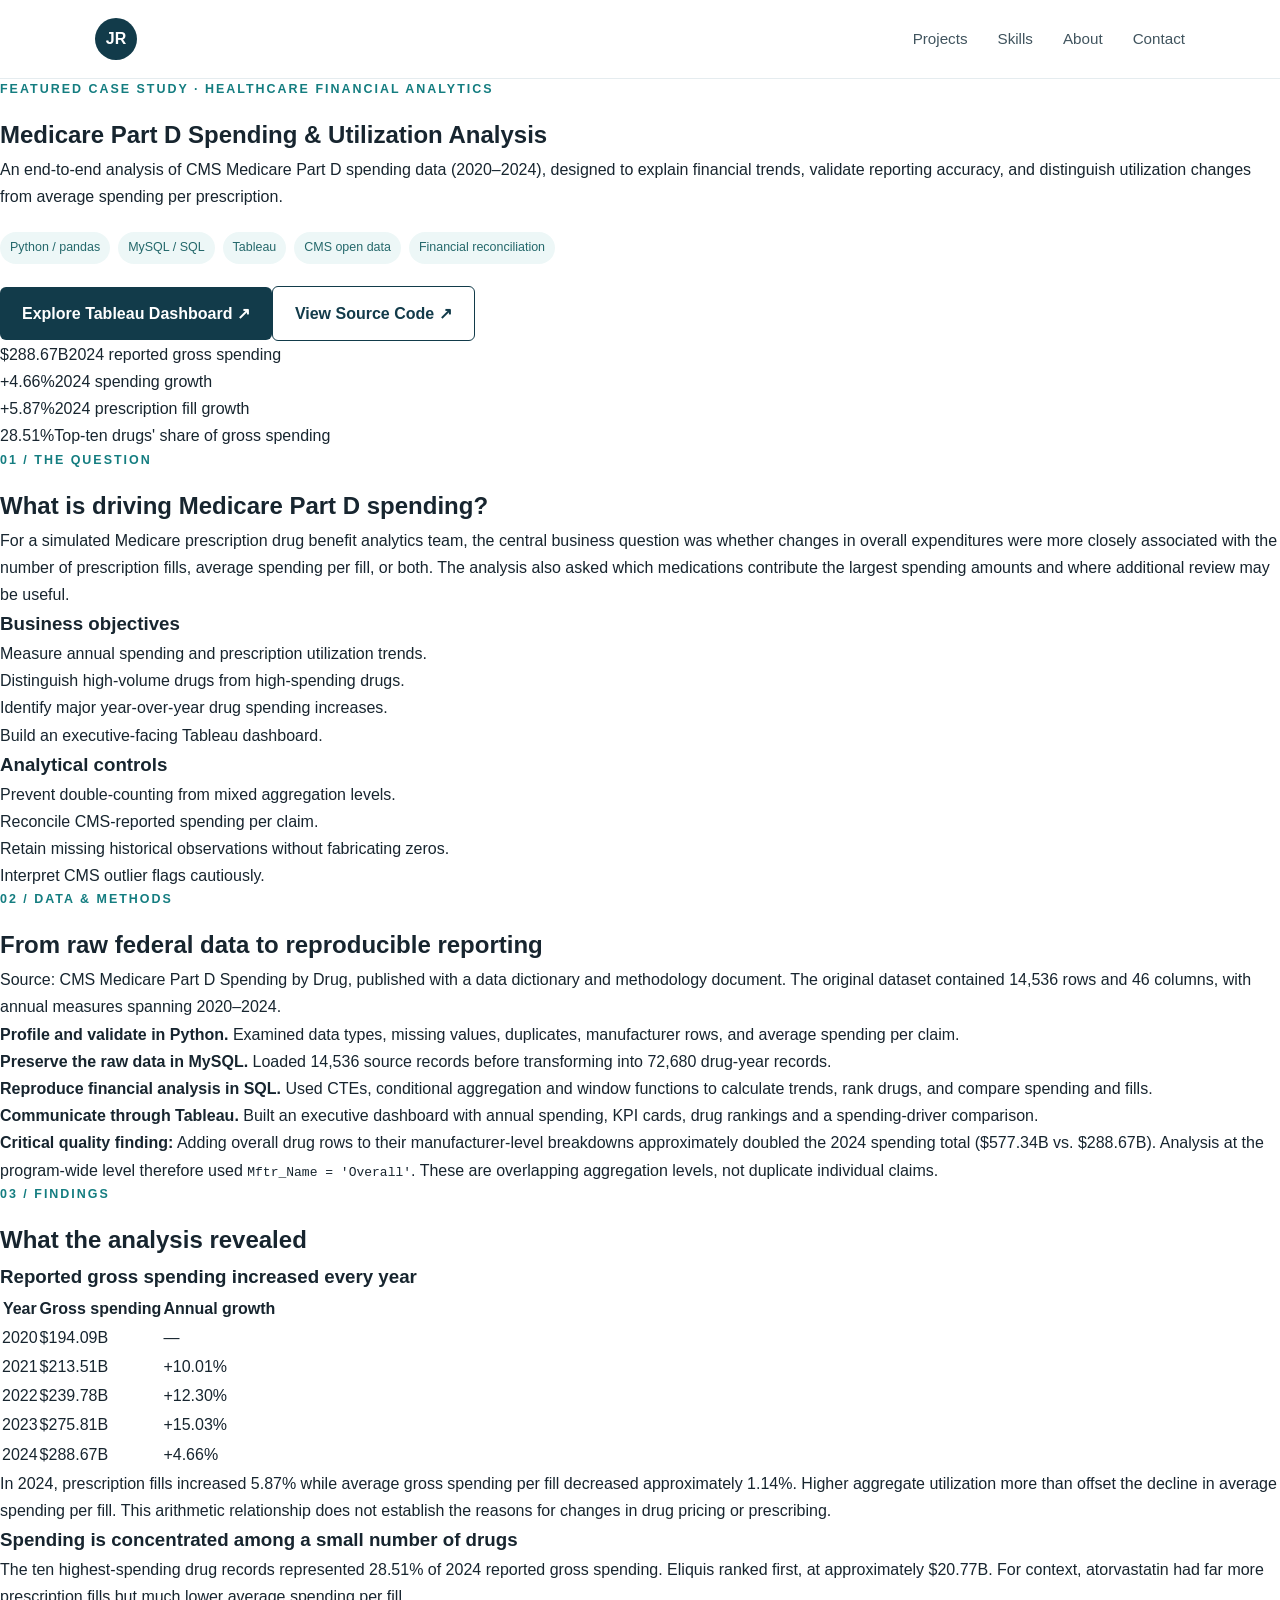
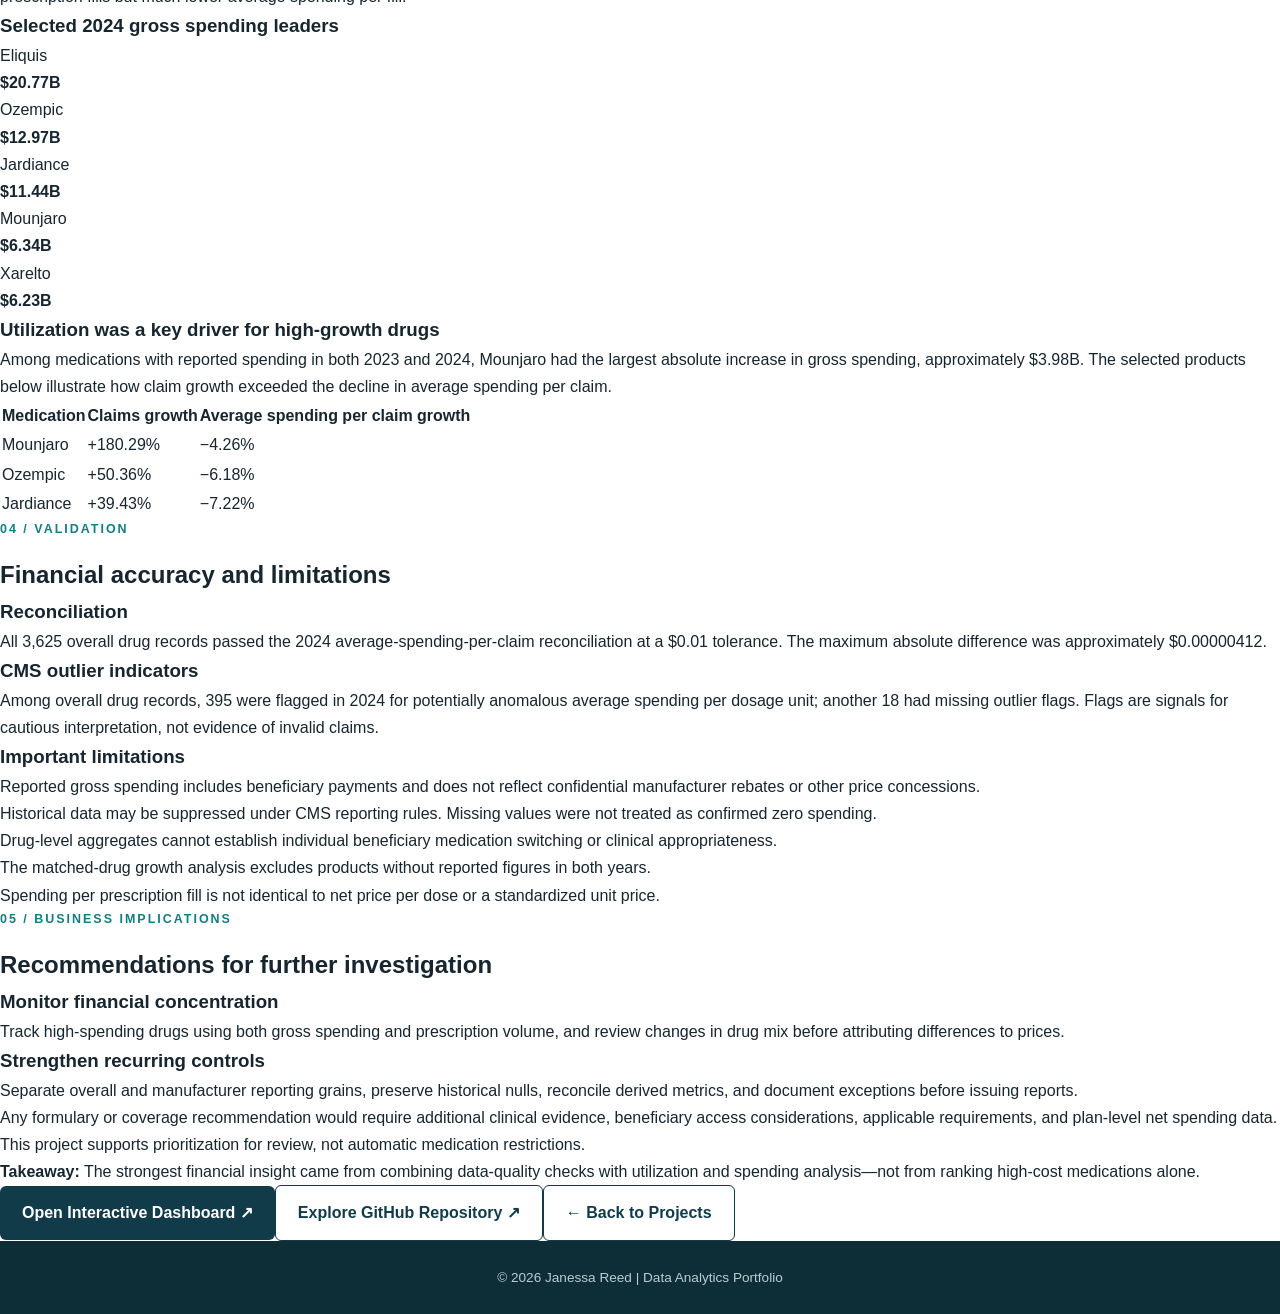
==== medicare-part-d.html @ 3d30bcbb "Add files via upload" ====
<!DOCTYPE html>
<html lang="en">
<head>
<meta charset="UTF-8">
<meta name="viewport" content="width=device-width,initial-scale=1">
<meta name="description" content="A Medicare Part D prescription drug spending and utilization case study using CMS data, Python, MySQL and Tableau, by Janessa Reed.">
<title>Medicare Part D Spending &amp; Utilization | Janessa Reed</title>
<link rel="stylesheet" href="style.css">
</head>
<body>
<header><nav class="navbar" aria-label="Main navigation"><a class="logo" href="index.html" aria-label="Return to portfolio home">JR</a><ul class="nav-links"><li><a href="index.html#projects">Projects</a></li><li><a href="index.html#skills">Skills</a></li><li><a href="index.html#about">About</a></li><li><a href="index.html#contact">Contact</a></li></ul></nav></header>
<main>
<section class="case-hero"><div class="case-container"><p class="eyebrow">FEATURED CASE STUDY · HEALTHCARE FINANCIAL ANALYTICS</p><h1>Medicare Part D Spending &amp; Utilization Analysis</h1><p class="case-intro">An end-to-end analysis of CMS Medicare Part D spending data (2020–2024), designed to explain financial trends, validate reporting accuracy, and distinguish utilization changes from average spending per prescription.</p><div class="project-tags" aria-label="Project tools"><span>Python / pandas</span><span>MySQL / SQL</span><span>Tableau</span><span>CMS open data</span><span>Financial reconciliation</span></div><div class="case-links"><a class="button primary-button" href="https://public.tableau.com/app/profile/janessa.reed/viz/MedicarePartDSpendingUtilizationAnalysis/MedicarePartDSpendingUtilizationAnalysis" target="_blank" rel="noopener noreferrer">Explore Tableau Dashboard ↗</a><a class="button secondary-button" href="https://github.com/jreed2021/medicare-part-d-spending-analysis" target="_blank" rel="noopener noreferrer">View Source Code ↗</a></div><div class="case-kpis"><div class="case-kpi"><span class="number">$288.67B</span><span class="detail">2024 reported gross spending</span></div><div class="case-kpi"><span class="number">+4.66%</span><span class="detail">2024 spending growth</span></div><div class="case-kpi"><span class="number">+5.87%</span><span class="detail">2024 prescription fill growth</span></div><div class="case-kpi"><span class="number">28.51%</span><span class="detail">Top-ten drugs' share of gross spending</span></div></div></div></section>
<section class="case-section"><p class="eyebrow">01 / THE QUESTION</p><h2>What is driving Medicare Part D spending?</h2><p>For a simulated Medicare prescription drug benefit analytics team, the central business question was whether changes in overall expenditures were more closely associated with the number of prescription fills, average spending per fill, or both. The analysis also asked which medications contribute the largest spending amounts and where additional review may be useful.</p><div class="case-cols"><div class="case-panel"><h3>Business objectives</h3><ul><li>Measure annual spending and prescription utilization trends.</li><li>Distinguish high-volume drugs from high-spending drugs.</li><li>Identify major year-over-year drug spending increases.</li><li>Build an executive-facing Tableau dashboard.</li></ul></div><div class="case-panel"><h3>Analytical controls</h3><ul><li>Prevent double-counting from mixed aggregation levels.</li><li>Reconcile CMS-reported spending per claim.</li><li>Retain missing historical observations without fabricating zeros.</li><li>Interpret CMS outlier flags cautiously.</li></ul></div></div></section>
<div class="case-alt"><section class="case-section"><p class="eyebrow">02 / DATA &amp; METHODS</p><h2>From raw federal data to reproducible reporting</h2><p>Source: CMS Medicare Part D Spending by Drug, published with a data dictionary and methodology document. The original dataset contained 14,536 rows and 46 columns, with annual measures spanning 2020–2024.</p><div class="case-method"><div class="case-step"><p><strong>Profile and validate in Python.</strong> Examined data types, missing values, duplicates, manufacturer rows, and average spending per claim.</p></div><div class="case-step"><p><strong>Preserve the raw data in MySQL.</strong> Loaded 14,536 source records before transforming into 72,680 drug-year records.</p></div><div class="case-step"><p><strong>Reproduce financial analysis in SQL.</strong> Used CTEs, conditional aggregation and window functions to calculate trends, rank drugs, and compare spending and fills.</p></div><div class="case-step"><p><strong>Communicate through Tableau.</strong> Built an executive dashboard with annual spending, KPI cards, drug rankings and a spending-driver comparison.</p></div></div><div class="case-note"><strong>Critical quality finding:</strong> Adding overall drug rows to their manufacturer-level breakdowns approximately doubled the 2024 spending total ($577.34B vs. $288.67B). Analysis at the program-wide level therefore used <code>Mftr_Name = 'Overall'</code>. These are overlapping aggregation levels, not duplicate individual claims.</div></section></div>
<section class="case-section"><p class="eyebrow">03 / FINDINGS</p><h2>What the analysis revealed</h2><h3>Reported gross spending increased every year</h3><div class="table-scroll"><table class="case-table"><thead><tr><th>Year</th><th>Gross spending</th><th>Annual growth</th></tr></thead><tbody><tr><td>2020</td><td>$194.09B</td><td>—</td></tr><tr><td>2021</td><td>$213.51B</td><td>+10.01%</td></tr><tr><td>2022</td><td>$239.78B</td><td>+12.30%</td></tr><tr><td>2023</td><td>$275.81B</td><td>+15.03%</td></tr><tr><td>2024</td><td>$288.67B</td><td>+4.66%</td></tr></tbody></table></div><p>In 2024, prescription fills increased 5.87% while average gross spending per fill decreased approximately 1.14%. Higher aggregate utilization more than offset the decline in average spending per fill. This arithmetic relationship does not establish the reasons for changes in drug pricing or prescribing.</p>
<h3>Spending is concentrated among a small number of drugs</h3><p>The ten highest-spending drug records represented 28.51% of 2024 reported gross spending. Eliquis ranked first, at approximately $20.77B. For context, atorvastatin had far more prescription fills but much lower average spending per fill.</p><div class="case-panel" role="img" aria-label="Selected 2024 high-spending drugs: Eliquis 20.77 billion, Ozempic 12.97 billion, Jardiance 11.44 billion, Mounjaro 6.34 billion, Xarelto 6.23 billion"><h3>Selected 2024 gross spending leaders</h3><div class="case-bar-row"><span>Eliquis</span><div class="case-bar-track"><span class="case-bar-fill" style="width:100%"></span></div><strong>$20.77B</strong></div><div class="case-bar-row"><span>Ozempic</span><div class="case-bar-track"><span class="case-bar-fill" style="width:62.45%"></span></div><strong>$12.97B</strong></div><div class="case-bar-row"><span>Jardiance</span><div class="case-bar-track"><span class="case-bar-fill" style="width:55.08%"></span></div><strong>$11.44B</strong></div><div class="case-bar-row"><span>Mounjaro</span><div class="case-bar-track"><span class="case-bar-fill" style="width:30.52%"></span></div><strong>$6.34B</strong></div><div class="case-bar-row"><span>Xarelto</span><div class="case-bar-track"><span class="case-bar-fill" style="width:29.99%"></span></div><strong>$6.23B</strong></div></div>
<h3>Utilization was a key driver for high-growth drugs</h3><p>Among medications with reported spending in both 2023 and 2024, Mounjaro had the largest absolute increase in gross spending, approximately $3.98B. The selected products below illustrate how claim growth exceeded the decline in average spending per claim.</p><div class="table-scroll"><table class="case-table"><thead><tr><th>Medication</th><th>Claims growth</th><th>Average spending per claim growth</th></tr></thead><tbody><tr><td>Mounjaro</td><td>+180.29%</td><td>−4.26%</td></tr><tr><td>Ozempic</td><td>+50.36%</td><td>−6.18%</td></tr><tr><td>Jardiance</td><td>+39.43%</td><td>−7.22%</td></tr></tbody></table></div></section>
<div class="case-alt"><section class="case-section"><p class="eyebrow">04 / VALIDATION</p><h2>Financial accuracy and limitations</h2><div class="case-cols"><div class="case-panel"><h3>Reconciliation</h3><p>All 3,625 overall drug records passed the 2024 average-spending-per-claim reconciliation at a $0.01 tolerance. The maximum absolute difference was approximately $0.00000412.</p></div><div class="case-panel"><h3>CMS outlier indicators</h3><p>Among overall drug records, 395 were flagged in 2024 for potentially anomalous average spending per dosage unit; another 18 had missing outlier flags. Flags are signals for cautious interpretation, not evidence of invalid claims.</p></div></div><h3>Important limitations</h3><ul><li>Reported gross spending includes beneficiary payments and does not reflect confidential manufacturer rebates or other price concessions.</li><li>Historical data may be suppressed under CMS reporting rules. Missing values were not treated as confirmed zero spending.</li><li>Drug-level aggregates cannot establish individual beneficiary medication switching or clinical appropriateness.</li><li>The matched-drug growth analysis excludes products without reported figures in both years.</li><li>Spending per prescription fill is not identical to net price per dose or a standardized unit price.</li></ul></section></div>
<section class="case-section"><p class="eyebrow">05 / BUSINESS IMPLICATIONS</p><h2>Recommendations for further investigation</h2><div class="case-cols"><div class="case-panel"><h3>Monitor financial concentration</h3><p>Track high-spending drugs using both gross spending and prescription volume, and review changes in drug mix before attributing differences to prices.</p></div><div class="case-panel"><h3>Strengthen recurring controls</h3><p>Separate overall and manufacturer reporting grains, preserve historical nulls, reconcile derived metrics, and document exceptions before issuing reports.</p></div></div><p>Any formulary or coverage recommendation would require additional clinical evidence, beneficiary access considerations, applicable requirements, and plan-level net spending data. This project supports prioritization for review, not automatic medication restrictions.</p><div class="case-note"><strong>Takeaway:</strong> The strongest financial insight came from combining data-quality checks with utilization and spending analysis—not from ranking high-cost medications alone.</div><div class="case-footer-nav"><a class="button primary-button" href="https://public.tableau.com/app/profile/janessa.reed/viz/MedicarePartDSpendingUtilizationAnalysis/MedicarePartDSpendingUtilizationAnalysis" target="_blank" rel="noopener noreferrer">Open Interactive Dashboard ↗</a><a class="button secondary-button" href="https://github.com/jreed2021/medicare-part-d-spending-analysis" target="_blank" rel="noopener noreferrer">Explore GitHub Repository ↗</a><a class="button secondary-button" href="index.html#projects">← Back to Projects</a></div></section>
</main><footer><p>© 2026 Janessa Reed | Data Analytics Portfolio</p></footer>
</body></html>
---- style.css ----
/* ------------------------------
   BASE STYLES
-------------------------------- */

* {
    margin: 0;
    padding: 0;
    box-sizing: border-box;
}

html {
    scroll-behavior: smooth;
}

body {
    font-family: Arial, Helvetica, sans-serif;
    background: #ffffff;
    color: #17252f;
    line-height: 1.7;
}

a {
    text-decoration: none;
    color: inherit;
}


/* ------------------------------
   NAVIGATION
-------------------------------- */

header {
    background: #ffffff;
    border-bottom: 1px solid #e5ecef;
    position: sticky;
    top: 0;
    z-index: 1000;
}

.navbar {
    max-width: 1150px;
    margin: auto;
    padding: 18px 30px;

    display: flex;
    align-items: center;
    justify-content: space-between;
}

.logo {
    background: #123b4a;
    color: white;

    width: 42px;
    height: 42px;

    border-radius: 50%;

    display: flex;
    align-items: center;
    justify-content: center;

    font-weight: bold;
}

.nav-links {
    list-style: none;
    display: flex;
    gap: 30px;
}

.nav-links a {
    font-size: 0.95rem;
    color: #40545e;
}

.nav-links a:hover {
    color: #147d80;
}


/* ------------------------------
   HERO
-------------------------------- */

.hero {
    min-height: 78vh;

    display: flex;
    align-items: center;

    background:
        linear-gradient(
            135deg,
            #f7fbfc,
            #edf7f7
        );
}

.hero-content {
    max-width: 1050px;
    width: 100%;
    margin: auto;
    padding: 90px 30px;
}

.eyebrow {
    font-size: 0.78rem;
    font-weight: bold;
    letter-spacing: 2px;

    color: #147d80;

    margin-bottom: 15px;
}

.hero h1 {
    font-size: clamp(3rem, 7vw, 5.5rem);
    line-height: 1;

    color: #123b4a;

    margin-bottom: 20px;
}

.hero h2 {
    max-width: 750px;

    font-size: clamp(1.5rem, 3vw, 2.3rem);
    font-weight: 500;

    margin-bottom: 22px;
}

.hero-description {
    max-width: 720px;

    font-size: 1.08rem;
    color: #536771;

    margin-bottom: 35px;
}

.hero-buttons {
    display: flex;
    flex-wrap: wrap;
    gap: 15px;
}

.button {
    display: inline-block;

    padding: 13px 22px;

    border-radius: 6px;

    font-weight: bold;
}

.primary-button {
    background: #123b4a;
    color: white;
}

.primary-button:hover {
    background: #0e303c;
}

.secondary-button {
    border: 1px solid #123b4a;
    color: #123b4a;
}

.secondary-button:hover {
    background: #eef5f6;
}


/* ------------------------------
   GENERAL SECTIONS
-------------------------------- */

.section {
    max-width: 1150px;
    margin: auto;
    padding: 100px 30px;
}

.alternate-section {
    max-width: none;

    padding-left: max(30px, calc((100% - 1090px) / 2));
    padding-right: max(30px, calc((100% - 1090px) / 2));

    background: #f7fafb;
}

.section-heading {
    max-width: 680px;
    margin-bottom: 50px;
}

.section-heading h2,
.about-grid h2,
.contact-section h2 {
    font-size: 2.3rem;
    color: #123b4a;
    margin-bottom: 14px;
}

.section-heading p {
    color: #64757d;
}


/* ------------------------------
   PROJECTS
-------------------------------- */

.project-grid {
    display: grid;

    grid-template-columns:
        repeat(auto-fit, minmax(320px, 1fr));

    gap: 30px;
}

.project-card {
    border: 1px solid #dde6e9;

    border-radius: 10px;

    padding: 35px;

    background: white;

    transition:
        transform 0.2s ease,
        box-shadow 0.2s ease;
}

.project-card:hover {
    transform: translateY(-5px);

    box-shadow:
        0 14px 35px rgba(18, 59, 74, 0.08);
}

.project-number {
    color: #9eb7bb;
    font-size: 0.85rem;

    margin-bottom: 25px;
}

.project-category {
    color: #147d80;

    font-weight: bold;
    font-size: 0.85rem;

    margin-bottom: 8px;
}

.project-card h3 {
    font-size: 1.55rem;

    color: #123b4a;

    margin-bottom: 18px;
}

.project-card > p {
    color: #5a6d76;
}

.project-tags {
    display: flex;

    flex-wrap: wrap;

    gap: 8px;

    margin: 22px 0;
}

.project-tags span {
    background: #edf7f7;

    color: #24686b;

    padding: 5px 10px;

    border-radius: 20px;

    font-size: 0.78rem;
}

.project-insight {
    background: #f7fafb;

    padding: 15px;

    border-left: 3px solid #147d80;

    font-size: 0.9rem;

    margin: 20px 0;
}

.project-links {
    display: flex;

    flex-wrap: wrap;

    gap: 18px;

    margin-top: 25px;
}

.project-links a {
    color: #147d80;

    font-weight: bold;

    font-size: 0.9rem;
}

.project-links a:hover {
    text-decoration: underline;
}


/* ------------------------------
   SKILLS
-------------------------------- */

.skills-grid {
    display: grid;

    grid-template-columns:
        repeat(auto-fit, minmax(210px, 1fr));

    gap: 35px;
}

.skill-group h3 {
    color: #123b4a;

    margin-bottom: 14px;
}

.skill-group p {
    color: #60737b;

    margin-bottom: 6px;
}


/* ------------------------------
   ABOUT
-------------------------------- */

.about-grid {
    display: grid;

    grid-template-columns: 1fr 1.5fr;

    gap: 70px;

    align-items: start;
}

.about-text p {
    margin-bottom: 22px;

    color: #586a73;

    font-size: 1.04rem;
}


/* ------------------------------
   CONTACT
-------------------------------- */

.contact-section {
    text-align: center;

    padding: 100px 30px;

    background: #123b4a;

    color: white;
}

.contact-section .eyebrow {
    color: #7ed0ce;
}

.contact-section h2 {
    color: white;
}

.contact-section > p {
    max-width: 600px;

    margin: auto;

    color: #d4e2e5;
}

.contact-links {
    display: flex;

    justify-content: center;

    flex-wrap: wrap;

    gap: 25px;

    margin-top: 35px;
}

.contact-links a {
    color: white;

    font-weight: bold;

    border-bottom: 1px solid #7ed0ce;

    padding-bottom: 3px;
}


/* ------------------------------
   FOOTER
-------------------------------- */

footer {
    text-align: center;

    padding: 25px;

    background: #0d2d37;

    color: #bbcdd2;

    font-size: 0.85rem;
}


/* ------------------------------
   MOBILE
-------------------------------- */

@media (max-width: 750px) {

    .navbar {
        padding: 15px 20px;
    }

    .nav-links {
        gap: 14px;
    }

    .nav-links a {
        font-size: 0.8rem;
    }

    .hero-content {
        padding: 70px 25px;
    }

    .section {
        padding: 75px 25px;
    }

    .about-grid {
        grid-template-columns: 1fr;

        gap: 25px;
    }

}
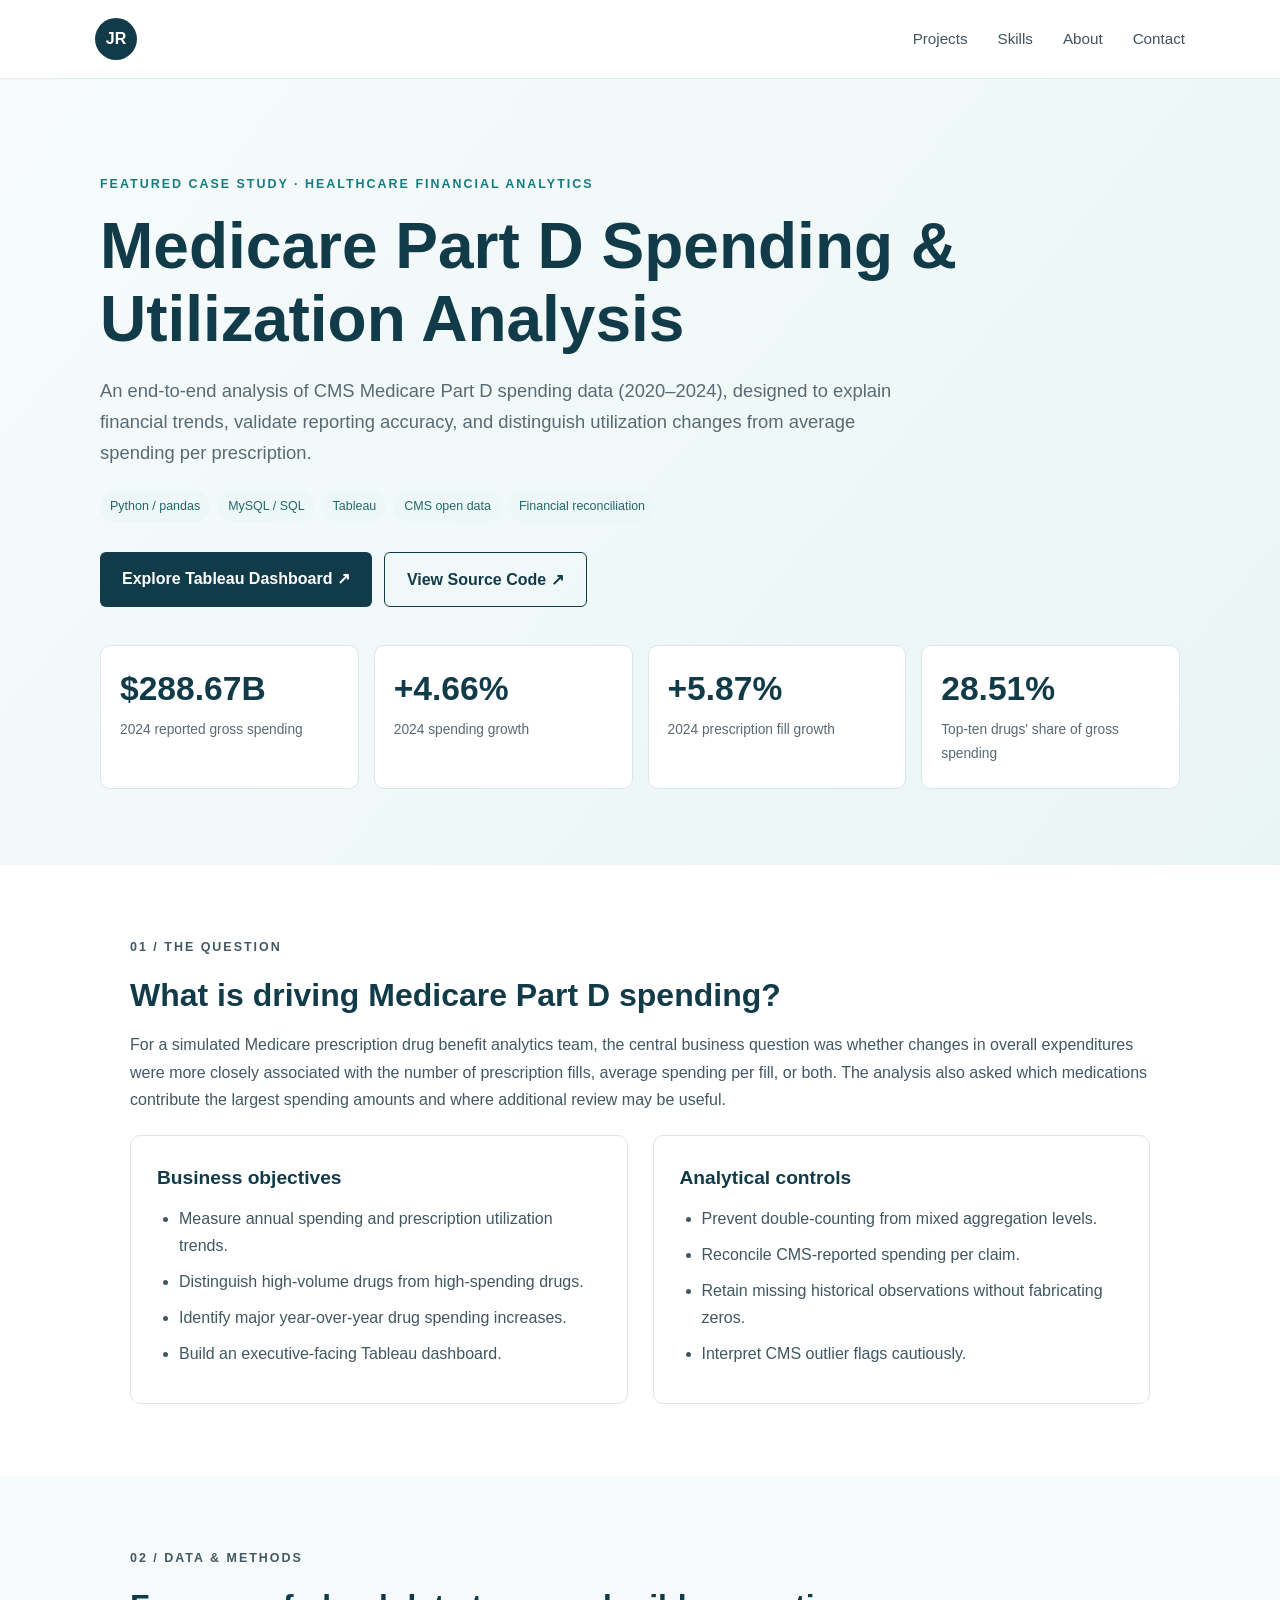
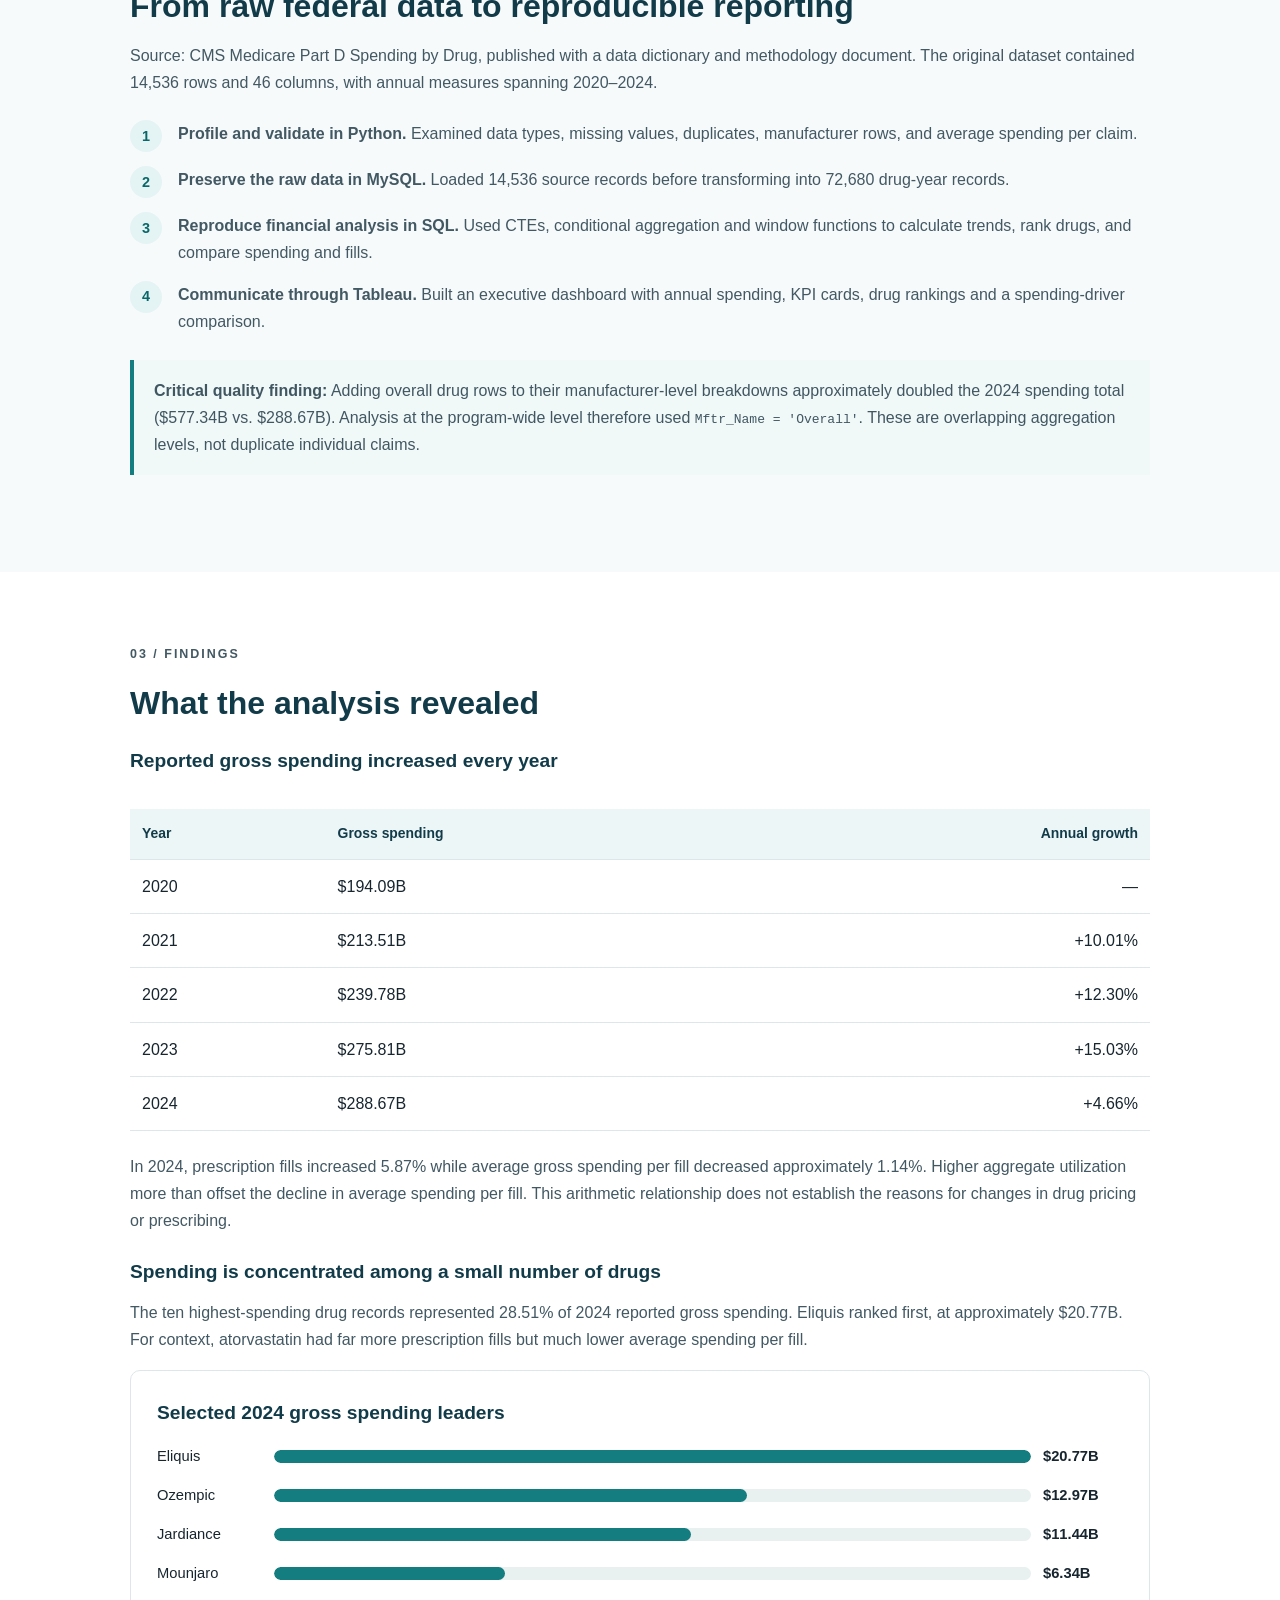
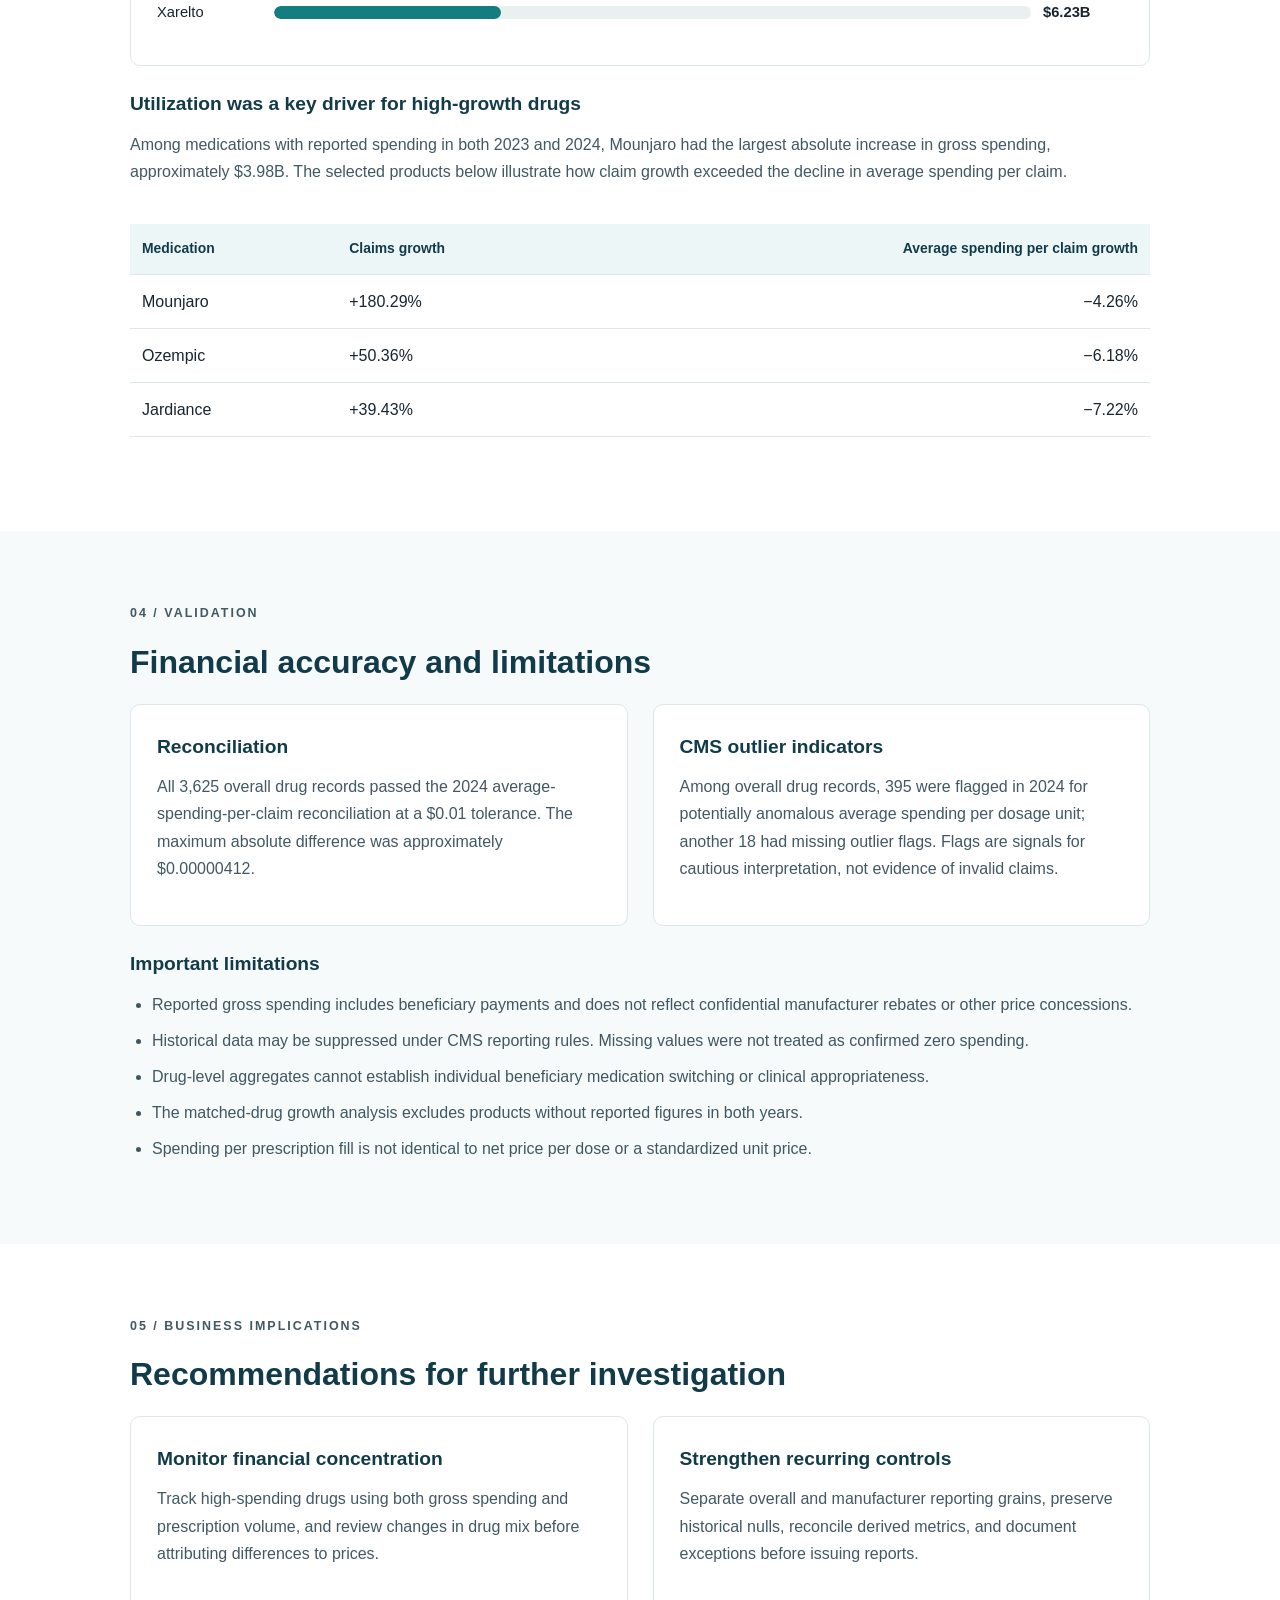
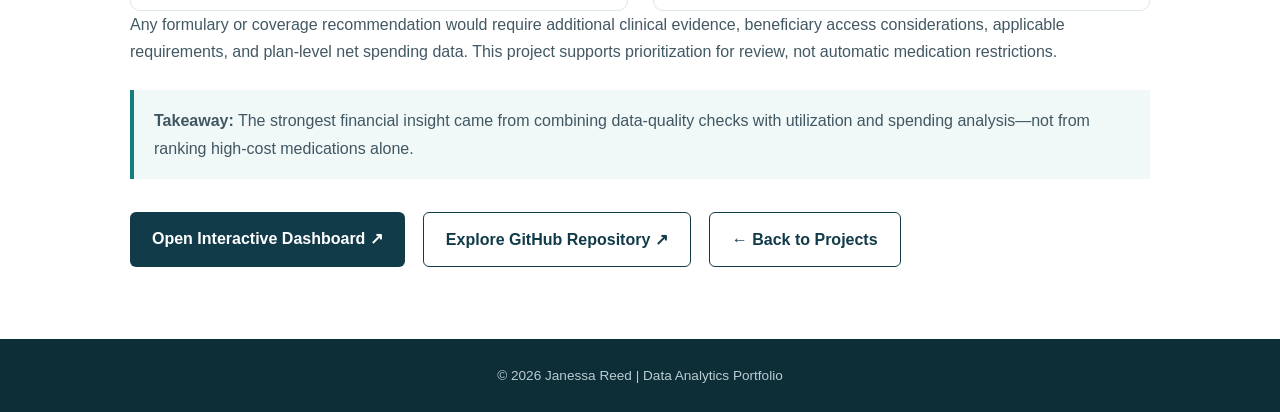
==== commit 4d9eedb8: "Add files via upload" ====
--- a/medicare-part-d.html
+++ b/medicare-part-d.html
@@ -5,7 +5,53 @@
 <meta name="viewport" content="width=device-width,initial-scale=1">
 <meta name="description" content="A Medicare Part D prescription drug spending and utilization case study using CMS data, Python, MySQL and Tableau, by Janessa Reed.">
 <title>Medicare Part D Spending &amp; Utilization | Janessa Reed</title>
-<link rel="stylesheet" href="style.css">
+<link rel="stylesheet" href="style.css?v=20261103">
+<!-- Case-study-specific layout is embedded to prevent missing styles after a GitHub upload. -->
+<style>
+/* Portfolio enhancement and Medicare Part D case study */
+:root { --navy:#123b4a; --teal:#147d80; --muted:#586a73; --line:#dde6e9; --pale:#f1f8f8; }
+body { -webkit-font-smoothing:antialiased; }
+a:focus-visible {outline:3px solid #147d80;outline-offset:4px;}
+.featured-project {border:2px solid #81b9b9;background:linear-gradient(155deg,#ffffff 63%,#f0fafa);}
+.featured-project .project-number {color:#0b6a6d;font-weight:700;letter-spacing:.08em;}
+.case-hero {padding:95px 30px 76px;background:linear-gradient(130deg,#f7fbfc,#e9f5f4);}
+.case-container {max-width:1080px;margin:0 auto;}
+.case-hero h1 {font-size:clamp(2.4rem,5vw,4.1rem);line-height:1.13;color:var(--navy);max-width:900px;margin:12px 0 20px;}
+.case-intro {max-width:810px;color:var(--muted);font-size:1.15rem;}
+.case-links {display:flex;flex-wrap:wrap;gap:12px;margin-top:30px;}
+.case-section {max-width:1080px;margin:0 auto;padding:72px 30px;}
+.case-section h2 {font-size:2rem;color:var(--navy);margin-bottom:16px;line-height:1.25;}
+.case-section p {color:#425863;margin-bottom:17px;}
+.case-section h3 {color:var(--navy);font-size:1.2rem;margin:22px 0 10px;}
+.case-alt {background:#f7fafb;}
+.case-alt .case-section {padding-top:72px;padding-bottom:72px;}
+.case-kpis {display:grid;grid-template-columns:repeat(4,minmax(0,1fr));gap:15px;margin:38px 0 0;}
+.case-kpi {padding:23px 19px;background:white;border:1px solid var(--line);border-radius:10px;}
+.case-kpi .number {display:block;color:var(--navy);font-size:clamp(1.45rem,2.8vw,2.1rem);font-weight:800;line-height:1.2;}
+.case-kpi .detail {display:block;color:var(--muted);font-size:.86rem;margin-top:9px;}
+.case-cols {display:grid;grid-template-columns:repeat(2,minmax(0,1fr));gap:25px;margin-top:22px;}
+.case-panel {background:white;border:1px solid var(--line);border-radius:10px;padding:26px;}
+.case-panel h3 {margin-top:0;}
+.case-panel ul,.case-section ul {padding-left:22px;color:#405762;}
+.case-panel li,.case-section li {margin-bottom:9px;}
+.case-table {width:100%;border-collapse:collapse;margin:22px 0;min-width:500px;}
+.case-table th,.case-table td {padding:13px 12px;text-align:left;border-bottom:1px solid var(--line);}
+.case-table th {background:#edf6f6;color:var(--navy);font-size:.87rem;}
+.case-table td:last-child,.case-table th:last-child {text-align:right;}
+.table-scroll {overflow-x:auto;}
+.case-note {border-left:4px solid var(--teal);background:var(--pale);padding:17px 20px;margin:25px 0;color:#405762;}
+.case-bar-row {display:grid;grid-template-columns:105px 1fr 80px;gap:12px;align-items:center;margin:14px 0;font-size:.92rem;}
+.case-bar-track {height:13px;background:#e9f0f0;border-radius:7px;overflow:hidden;}
+.case-bar-fill {display:block;height:100%;background:#147d80;border-radius:7px;}
+.case-footer-nav {display:flex;gap:18px;flex-wrap:wrap;margin-top:33px;}
+.case-method {counter-reset:steps;display:grid;gap:14px;margin:24px 0;}
+.case-step {display:flex;gap:16px;align-items:flex-start;}
+.case-step:before {counter-increment:steps;content:counter(steps);display:grid;place-items:center;flex:0 0 32px;height:32px;background:#e4f3f3;border-radius:50%;font-size:.9rem;font-weight:700;color:#0a6769;}
+.case-step p {margin:0;}
+@media(max-width:760px){.case-kpis{grid-template-columns:repeat(2,minmax(0,1fr));}.case-cols{grid-template-columns:1fr;}.case-hero{padding:72px 22px 58px;}.case-section,.case-alt .case-section{padding:55px 22px;}.case-bar-row{grid-template-columns:78px 1fr 64px;gap:7px;font-size:.78rem;}.nav-links{flex-wrap:wrap;justify-content:flex-end;}}
+@media(max-width:460px){.case-kpis{grid-template-columns:1fr 1fr;gap:9px;}.case-kpi{padding:17px 12px;}.case-kpi .number{font-size:1.4rem;}}
+
+</style>
 </head>
 <body>
 <header><nav class="navbar" aria-label="Main navigation"><a class="logo" href="index.html" aria-label="Return to portfolio home">JR</a><ul class="nav-links"><li><a href="index.html#projects">Projects</a></li><li><a href="index.html#skills">Skills</a></li><li><a href="index.html#about">About</a></li><li><a href="index.html#contact">Contact</a></li></ul></nav></header>
